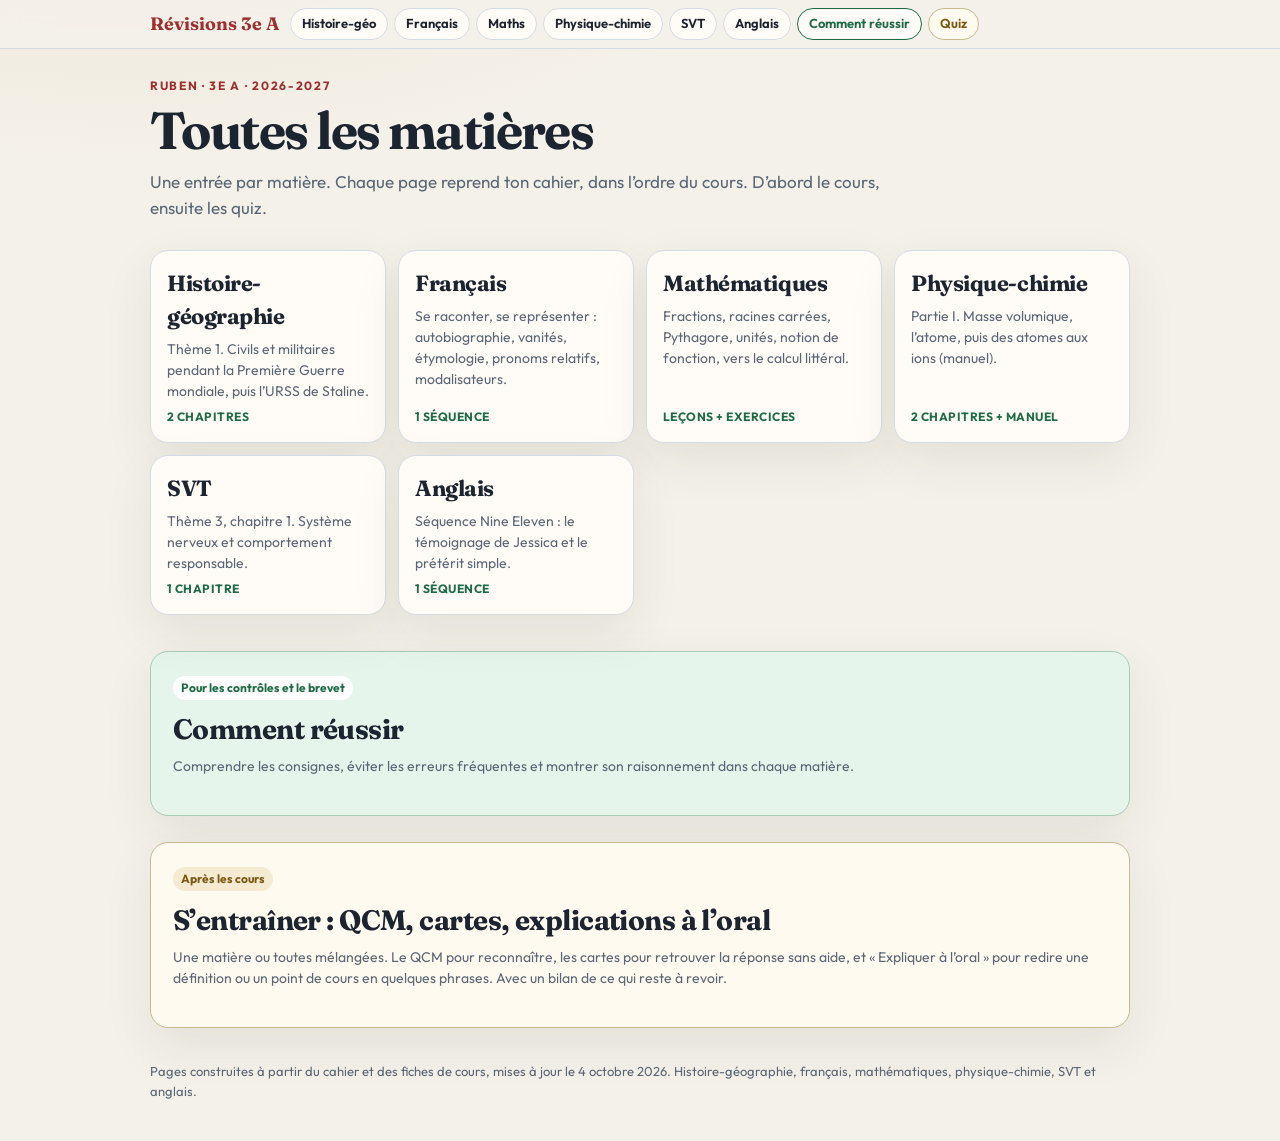
==== index.html @ bf226602 "Série : un nouvel animal à chaque bonne réponse d'affilée, 25 paliers jusqu'à la légende Co-authored" ====
<!DOCTYPE html>
<html lang="fr">
<head>
  <meta charset="UTF-8" />
  <meta name="robots" content="noindex, nofollow, noarchive, noimageindex" />
  <meta name="viewport" content="width=device-width, initial-scale=1.0" />
  <title>Révisions 3e A</title>
  <link rel="preconnect" href="https://fonts.googleapis.com" />
  <link rel="preconnect" href="https://fonts.gstatic.com" crossorigin />
  <link href="https://fonts.googleapis.com/css2?family=Fraunces:opsz,wght@9..144,560;9..144,680&family=Outfit:wght@400;500;600;700&display=swap" rel="stylesheet" />
  <link rel="stylesheet" href="cahier.css?v=18" />
</head>
<body data-page="accueil">
  <div class="wrap">
    <header class="top">
      <p class="kicker">Ruben · 3e A · 2026-2027</p>
      <h1>Toutes les matières</h1>
      <p class="lede">
        Une entrée par matière. Chaque page reprend ton cahier, dans l’ordre du cours.
        D’abord le cours, ensuite les quiz.
      </p>
    </header>

    <nav class="matieres" aria-label="Matières">
      <a class="matiere plein" href="histoire-geographie/">
        <strong>Histoire-géographie</strong>
        <span>Thème 1. Civils et militaires pendant la Première Guerre mondiale, puis l’URSS de Staline.</span>
        <em>2 chapitres</em>
      </a>
      <a class="matiere plein" href="francais/">
        <strong>Français</strong>
        <span>Se raconter, se représenter : autobiographie, vanités, étymologie, pronoms relatifs, modalisateurs.</span>
        <em>1 séquence</em>
      </a>
      <a class="matiere plein" href="mathematiques/">
        <strong>Mathématiques</strong>
        <span>Fractions, racines carrées, Pythagore, unités, notion de fonction, vers le calcul littéral.</span>
        <em>Leçons + exercices</em>
      </a>
      <a class="matiere plein" href="physique-chimie/">
        <strong>Physique-chimie</strong>
        <span>Partie I. Masse volumique, l’atome, puis des atomes aux ions (manuel).</span>
        <em>2 chapitres + manuel</em>
      </a>
      <a class="matiere plein" href="svt/">
        <strong>SVT</strong>
        <span>Thème 3, chapitre 1. Système nerveux et comportement responsable.</span>
        <em>1 chapitre</em>
      </a>
      <a class="matiere plein" href="anglais/">
        <strong>Anglais</strong>
        <span>Séquence Nine Eleven : le témoignage de Jessica et le prétérit simple.</span>
        <em>1 séquence</em>
      </a>
    </nav>

    <section>
      <a class="card entree-reussir" href="comment-reussir/">
        <span class="tag">Pour les contrôles et le brevet</span>
        <h2>Comment réussir</h2>
        <p class="note">Comprendre les consignes, éviter les erreurs fréquentes et montrer son raisonnement dans chaque matière.</p>
      </a>
    </section>

    <section>
      <a class="card entree-quiz" href="quiz/">
        <span class="tag">Après les cours</span>
        <h2>S’entraîner : QCM, cartes, explications à l’oral</h2>
        <p class="note">Une matière ou toutes mélangées. Le QCM pour reconnaître, les cartes pour retrouver la réponse sans aide, et « Expliquer à l’oral » pour redire une définition ou un point de cours en quelques phrases. Avec un bilan de ce qui reste à revoir.</p>
      </a>
    </section>

    <footer>
      Pages construites à partir du cahier et des fiches de cours, mises à jour le 4 octobre 2026.
      Histoire-géographie, français, mathématiques, physique-chimie, SVT et anglais.
    </footer>
  </div>
  <script src="cahier.js?v=18"></script>
</body>
</html>
---- cahier.css ----
:root {
  --ink: #1c2430;
  --muted: #5c6775;
  --line: #d5dbe3;
  --paper: #f4f1ea;
  --card: #fffcf7;
  --blue: #1d4e89;
  --blue-soft: #e7f0fa;
  --red: #9c2f2f;
  --red-soft: #f8ecec;
  --ok: #1f6b45;
  --ok-soft: #e5f5ec;
  --shadow: 0 18px 50px rgba(40, 32, 18, 0.08);
}

* { box-sizing: border-box; }
html { scroll-behavior: smooth; }
body {
  margin: 0;
  color: var(--ink);
  background:
    radial-gradient(1200px 500px at 10% -10%, #efe6d4 0%, transparent 55%),
    var(--paper);
  font-family: Outfit, "Segoe UI", sans-serif;
  line-height: 1.5;
}
a { color: inherit; }
img { max-width: 100%; height: auto; display: block; }

.wrap { width: min(980px, calc(100% - 32px)); margin: 0 auto; }
header.top { padding: 28px 0 8px; }
.kicker {
  margin: 0 0 8px;
  letter-spacing: 0.14em;
  text-transform: uppercase;
  font-size: 12px;
  font-weight: 700;
  color: var(--red);
}
h1 {
  margin: 0;
  font-family: Fraunces, Georgia, serif;
  font-size: clamp(34px, 5vw, 52px);
  font-weight: 680;
  letter-spacing: -0.03em;
  line-height: 1.05;
}
h2 {
  margin: 0 0 6px;
  font-family: Fraunces, Georgia, serif;
  font-size: 28px;
  letter-spacing: -0.02em;
}
h3 { margin: 0 0 8px; font-size: 18px; }
.lede { max-width: 68ch; margin: 12px 0 0; color: var(--muted); font-size: 17px; }
.note { margin: 0 0 16px; color: var(--muted); font-size: 14px; }
.back {
  display: inline-block;
  margin-bottom: 14px;
  font-size: 14px;
  font-weight: 650;
  text-decoration: none;
  color: var(--blue);
}

.matieres {
  display: grid;
  grid-template-columns: repeat(auto-fill, minmax(220px, 1fr));
  gap: 12px;
  margin: 22px 0 36px;
}
.matiere {
  display: flex;
  flex-direction: column;
  gap: 6px;
  min-height: 132px;
  text-decoration: none;
  background: var(--card);
  border: 1px solid var(--line);
  border-radius: 18px;
  box-shadow: var(--shadow);
  padding: 16px;
}
.matiere:hover { border-color: var(--blue); }
.matiere strong { font-family: Fraunces, Georgia, serif; font-size: 22px; letter-spacing: -0.02em; }
.matiere span { color: var(--muted); font-size: 14px; }
.matiere em {
  margin-top: auto;
  font-style: normal;
  font-size: 12px;
  font-weight: 700;
  letter-spacing: 0.04em;
  text-transform: uppercase;
}
.matiere.plein em { color: var(--ok); }
.matiere.vide em { color: var(--muted); }

.toolbar {
  display: flex;
  flex-wrap: wrap;
  gap: 8px;
  margin: 18px 0;
}
.toolbar button, .jump a {
  font: inherit;
  font-size: 14px;
  font-weight: 650;
  text-decoration: none;
  cursor: pointer;
  background: var(--card);
  border: 1px solid var(--line);
  border-radius: 999px;
  padding: 8px 14px;
  color: var(--ink);
}
.toolbar button[aria-pressed="true"] {
  background: var(--blue);
  border-color: var(--blue);
  color: white;
}

section { margin: 18px 0 26px; }
.card {
  background: var(--card);
  border: 1px solid var(--line);
  border-radius: 18px;
  box-shadow: var(--shadow);
  padding: 22px;
}
.card + .card { margin-top: 12px; }

.timeline { list-style: none; margin: 0; padding: 0; }
.timeline li {
  display: grid;
  grid-template-columns: 168px 1fr;
  gap: 16px;
  padding: 14px 0;
  border-top: 1px solid var(--line);
}
.timeline time { font-weight: 700; color: var(--blue); }
.timeline p { margin: 0; }

.defs { display: grid; grid-template-columns: 1fr 1fr; gap: 12px; }
.def { border: 1px solid var(--line); border-radius: 14px; padding: 14px; background: #fff; }
.def h3 { color: var(--red); font-size: 16px; }

.stats { display: grid; grid-template-columns: repeat(3, 1fr); gap: 12px; margin: 8px 0 16px; }
.stat { background: var(--blue-soft); border-radius: 14px; padding: 14px; }
.stat strong {
  display: block;
  font-family: Fraunces, Georgia, serif;
  font-size: 24px;
  letter-spacing: -0.03em;
}
.stat span { color: var(--muted); font-size: 13px; }

.bullets { margin: 0; padding-left: 18px; }
.bullets li { margin: 8px 0; }
.figure { margin: 12px 0 0; }
.figure figcaption { margin-top: 8px; color: var(--muted); font-size: 13px; }
.tag {
  display: inline-block;
  margin-bottom: 8px;
  font-size: 12px;
  font-weight: 700;
  color: var(--blue);
  background: var(--blue-soft);
  border-radius: 999px;
  padding: 3px 8px;
}

.vue-complet, .vue-synthese, .vue-extra { display: none; }
body[data-vue="complet"] .vue-complet,
body[data-vue="synthese"] .vue-synthese,
body[data-vue="extra"] .vue-extra { display: block; }

.vue-extra .card { border-color: #c9b98f; background: #fffaf0; }
.vue-extra .tag { color: #7a5a12; background: #f5ebd3; }
.avertissement {
  margin: 0 0 12px;
  padding: 12px 14px;
  border-radius: 14px;
  background: #f5ebd3;
  color: #5a4410;
  font-size: 14px;
}
.badge-extra {
  display: inline-block;
  font-size: 11px;
  font-weight: 700;
  letter-spacing: 0.04em;
  text-transform: uppercase;
  color: #7a5a12;
  background: #f5ebd3;
  border-radius: 999px;
  padding: 2px 7px;
  vertical-align: middle;
}
.rouge { color: var(--red); font-weight: 650; }

.quiz-actions { display: flex; flex-wrap: wrap; gap: 10px; align-items: center; margin-top: 10px; }
.quiz-actions button {
  font: inherit;
  font-size: 14px;
  font-weight: 650;
  cursor: pointer;
  background: var(--blue);
  color: white;
  border: 1px solid var(--blue);
  border-radius: 999px;
  padding: 8px 14px;
}
.quiz-actions label { font-size: 14px; color: var(--muted); display: inline-flex; gap: 6px; align-items: center; }

.choices { display: grid; gap: 8px; }
.choices button {
  text-align: left;
  font: inherit;
  cursor: pointer;
  border: 1px solid var(--line);
  background: #fff;
  border-radius: 12px;
  padding: 10px 12px;
}
.choices button:disabled { cursor: default; }
.choices button.good { background: var(--ok-soft); border-color: var(--ok); color: var(--ok); }
.choices button.bad { background: #fbeaea; border-color: #8d2b2b; color: #8d2b2b; }
.why { margin: 8px 0 0; font-size: 14px; color: var(--muted); }
.q { border-top: 1px solid var(--line); padding: 16px 0 8px; }
.q h3 { font-size: 16px; }
#score { font-weight: 700; color: var(--blue); }
.quiz-head { display: flex; justify-content: space-between; gap: 12px; align-items: end; }
.quiz-actions button.secondaire { background: #fff; color: var(--blue); }
.quiz-actions button.ok { background: var(--ok); border-color: var(--ok); }
.quiz-actions button.revoir { background: #fff; color: #8d2b2b; border-color: #8d2b2b; }

.quiz-modes { display: grid; grid-template-columns: repeat(auto-fit, minmax(200px, 1fr)); gap: 10px; margin-top: 14px; }
.quiz-modes label {
  display: grid;
  grid-template-columns: auto 1fr;
  column-gap: 8px;
  align-items: center;
  padding: 10px 12px;
  border: 1px solid var(--line);
  border-radius: 12px;
  background: #fff;
  cursor: pointer;
}
.quiz-modes label:has(input:checked) { border-color: var(--blue); background: var(--blue-soft); }
.quiz-modes input { grid-row: span 2; margin: 0; }
.quiz-modes span { font-size: 13px; color: var(--muted); }

/* Jauge fixe en bas de l'écran : progression + série, toujours visibles pendant le quiz. */
.jauge {
  position: fixed;
  left: 0;
  right: 0;
  bottom: 0;
  z-index: 40;
  padding: 8px 16px calc(8px + env(safe-area-inset-bottom, 0px));
  background: rgba(255, 255, 255, 0.96);
  backdrop-filter: blur(6px);
  border-top: 1px solid var(--line);
  box-shadow: 0 -8px 24px rgba(0, 0, 0, 0.06);
}
.jauge-inner { width: min(980px, calc(100% - 32px)); margin: 0 auto; display: grid; grid-template-columns: auto 1fr; column-gap: 12px; align-items: center; }
.jauge-barre { grid-column: 1 / -1; display: flex; height: 12px; border-radius: 999px; background: #e9e4d8; overflow: hidden; }
.jauge-ok { background: linear-gradient(90deg, #3e9a6a, var(--ok)); transition: width 0.4s ease; }
.jauge-mauvais { background: #f1c7c7; transition: width 0.4s ease; }
.jauge-texte { grid-column: 1 / -1; margin: 6px 0 0; font-size: 13px; color: var(--muted); white-space: nowrap; overflow: hidden; text-overflow: ellipsis; }
.jauge-texte strong { color: var(--ok); font-size: 14px; }
.serie { grid-column: 1 / -1; display: flex; align-items: center; gap: 8px; margin: 4px 0 0; font-size: 13px; color: var(--muted); min-width: 0; }
.serie-mascotte { font-size: 24px; line-height: 1; transition: transform 0.3s ease; flex: none; }
.serie-flammes { font-size: 14px; letter-spacing: -2px; flex: none; }
.serie-texte { font-weight: 600; color: var(--ink); white-space: nowrap; overflow: hidden; text-overflow: ellipsis; }
.serie-record { margin-left: auto; flex: none; font-size: 12px; font-weight: 700; color: #7a5a12; background: #f5ebd3; border-radius: 999px; padding: 2px 8px; }
body[data-page="quiz"] .wrap { padding-bottom: calc(var(--jauge-h, 0px) + 16px); }
.serie.palier .serie-mascotte { animation: saut 0.9s ease; }
@keyframes saut { 0% { transform: scale(1); } 30% { transform: scale(1.6) rotate(-10deg); } 60% { transform: scale(1.3) rotate(8deg); } 100% { transform: scale(1); } }
.consigne-cartes { margin: 14px 0 0; font-size: 14px; color: var(--muted); }
.carte {
  margin-top: 12px;
  padding: 18px 18px 14px;
  border: 1px solid var(--line);
  border-radius: 16px;
  background: linear-gradient(160deg, #fff 0%, var(--blue-soft) 100%);
}
.carte-progression { margin: 0 0 6px; font-size: 12px; font-weight: 700; letter-spacing: 0.04em; text-transform: uppercase; color: var(--blue); }
.carte h3 { font-size: 19px; margin: 0 0 10px; }
.carte-reponse { margin: 12px 0 4px; padding: 12px 14px; border-radius: 12px; background: #fff; border: 1px solid #c8dfd2; }
.bonne { margin: 0; font-weight: 650; color: var(--ok); }
.bonne.explication { font-weight: 450; color: var(--ink); line-height: 1.55; font-size: 15px; }
.bonne.explication mark { background: #fff1b8; color: inherit; padding: 0 3px; border-radius: 4px; font-weight: 650; }
.carte-reponse .why, .bilan .why { margin-top: 6px; }
.carte-actions {
  position: sticky;
  bottom: calc(var(--jauge-h, 0px) + 6px);
  z-index: 5;
  margin: 12px -10px -6px;
  padding: 10px;
  border-radius: 12px;
  background: rgba(255, 255, 255, 0.94);
  backdrop-filter: blur(4px);
  box-shadow: 0 -6px 16px rgba(0, 0, 0, 0.05);
}
.carte-actions button { flex: 1 1 140px; padding: 12px 14px; font-size: 15px; }
.carte { scroll-margin-top: calc(var(--barre-h, 56px) + 10px); }

.a-revoir { margin-top: 16px; padding: 10px 14px; border-radius: 14px; background: #fffaf0; border: 1px solid #c9b98f; }
.a-revoir summary { cursor: pointer; font-weight: 700; color: #7a5a12; }
.a-revoir ul { list-style: none; margin: 10px 0 0; padding: 0; display: grid; gap: 10px; }
.a-revoir li { padding: 10px 12px; border-radius: 12px; background: #fff; border: 1px solid var(--line); }
.a-revoir li strong { display: block; font-size: 15px; }
.a-revoir li .bonne { margin-top: 4px; }
.bilan { margin-top: 20px; padding: 16px 18px; border-radius: 16px; background: #fffaf0; border: 1px solid #c9b98f; }
.bilan h3 { margin: 0 0 6px; font-size: 18px; }
.bilan > p { margin: 0 0 10px; font-size: 14px; color: var(--muted); }
.bilan ul { list-style: none; margin: 0; padding: 0; display: grid; gap: 10px; }
.bilan li { padding: 10px 12px; border-radius: 12px; background: #fff; border: 1px solid var(--line); }
.bilan li strong { display: block; font-size: 15px; }
.bilan li .bonne { margin-top: 4px; }
.a-faire { margin: 10px 0 0; padding: 10px 14px; border-radius: 12px; background: #fffaf0; border: 1px solid #c9b98f; font-size: 14px; }
.a-faire summary { cursor: pointer; font-weight: 650; color: #7a5a12; }
.a-faire p { margin: 8px 0 0; color: var(--muted); }
.suite-quiz .bouton + .bouton { margin-left: 8px; }
.suite-quiz .bouton.secondaire { background: #fff; color: var(--blue); border: 1px solid var(--blue); }
.lien-cours { display: inline-block; margin-top: 8px; font-size: 14px; font-weight: 650; color: var(--blue); }

footer { padding: 8px 0 40px; color: var(--muted); font-size: 13px; }

.barre {
  position: sticky;
  top: 0;
  z-index: 50;
  background: rgba(244, 241, 234, 0.94);
  backdrop-filter: blur(8px);
  -webkit-backdrop-filter: blur(8px);
  border-bottom: 1px solid var(--line);
}
.barre-ligne {
  display: flex;
  align-items: center;
  gap: 10px;
  width: min(980px, calc(100% - 32px));
  margin: 0 auto;
  padding: 8px 0;
}
.barre-ligne + .barre-ligne { border-top: 1px solid var(--line); padding: 6px 0; }
.barre-accueil {
  flex: none;
  font-family: Fraunces, Georgia, serif;
  font-size: 18px;
  font-weight: 680;
  text-decoration: none;
  color: var(--red);
}
.barre-puces {
  display: flex;
  gap: 6px;
  overflow-x: auto;
  scrollbar-width: none;
  -webkit-overflow-scrolling: touch;
}
.barre-puces::-webkit-scrollbar { display: none; }
.barre-menu {
  display: none;
  margin-left: auto;
  font: inherit;
  font-size: 13px;
  font-weight: 650;
  cursor: pointer;
  background: var(--blue);
  border: 1px solid var(--blue);
  border-radius: 999px;
  color: white;
  padding: 6px 12px;
}
.puce {
  flex: none;
  font-size: 13px;
  font-weight: 650;
  text-decoration: none;
  white-space: nowrap;
  border: 1px solid var(--line);
  background: var(--card);
  border-radius: 999px;
  padding: 5px 11px;
}
.puce[aria-current="page"] { background: var(--blue); border-color: var(--blue); color: white; }
.puce-reussir { border-color: var(--ok); color: var(--ok); }
.puce-reussir[aria-current="page"] { background: var(--ok); border-color: var(--ok); color: white; }
.puce-quiz { border-color: #c9b98f; background: #fffaf0; color: #7a5a12; }
.puce-quiz[aria-current="page"] { background: #7a5a12; border-color: #7a5a12; color: white; }
.toolbar.barre-vues { margin: 0; gap: 6px; flex-wrap: nowrap; }
.barre-vues button, .barre-sommaire { padding: 5px 12px; font-size: 13px; }
.barre-sommaire {
  margin-left: auto;
  font: inherit;
  font-size: 13px;
  font-weight: 650;
  cursor: pointer;
  background: var(--card);
  border: 1px solid var(--line);
  border-radius: 999px;
  color: var(--ink);
}
.barre-sommaire[aria-expanded="true"] { background: var(--ink); border-color: var(--ink); color: white; }
.sommaire {
  width: min(980px, calc(100% - 32px));
  margin: 0 auto 10px;
  max-height: min(60vh, 460px);
  overflow-y: auto;
  background: var(--card);
  border: 1px solid var(--line);
  border-radius: 14px;
  box-shadow: var(--shadow);
}
.sommaire ol { list-style: none; margin: 0; padding: 6px; }
.sommaire a {
  display: block;
  padding: 8px 10px;
  border-radius: 10px;
  text-decoration: none;
  font-size: 14px;
}
.sommaire a:hover, .sommaire a:focus { background: var(--blue-soft); }
.sommaire li:first-child a { color: var(--muted); font-size: 13px; }
.card, section, .card h2 { scroll-margin-top: calc(var(--barre-h, 100px) + 12px); }

.suite-quiz { border-color: #c9b98f; background: #fffaf0; }
.bouton {
  display: inline-block;
  margin-top: 6px;
  font-weight: 650;
  text-decoration: none;
  background: var(--blue);
  color: white;
  border-radius: 999px;
  padding: 10px 18px;
}
.entree-quiz { display: block; text-decoration: none; border-color: #c9b98f; background: #fffaf0; }
.entree-quiz:hover { border-color: #7a5a12; }
.entree-quiz .tag { color: #7a5a12; background: #f5ebd3; }
.choix-matieres { display: grid; grid-template-columns: repeat(auto-fill, minmax(170px, 1fr)); gap: 10px; margin-top: 10px; }
.choix-matieres button {
  display: flex;
  flex-direction: column;
  gap: 2px;
  text-align: left;
  font: inherit;
  cursor: pointer;
  background: #fff;
  border: 1px solid var(--line);
  border-radius: 14px;
  padding: 12px 14px;
  color: var(--ink);
}
.choix-matieres button span { font-size: 13px; color: var(--muted); }
.choix-matieres button[aria-pressed="true"] { background: var(--blue); border-color: var(--blue); color: white; }
.choix-matieres button[aria-pressed="true"] span { color: #dbe7f5; }
.rappel {
  margin: 0 0 12px;
  padding: 12px 14px;
  border-radius: 14px;
  background: var(--blue-soft);
  font-size: 14px;
}
.rappel a { font-weight: 650; color: var(--blue); }
.badge-matiere {
  display: inline-block;
  font-size: 11px;
  font-weight: 700;
  color: var(--blue);
  background: var(--blue-soft);
  border-radius: 999px;
  padding: 2px 7px;
  vertical-align: middle;
}
.entree-reussir { display: block; text-decoration: none; border-color: #a8cbb8; background: var(--ok-soft); }
.entree-reussir:hover { border-color: var(--ok); }
.entree-reussir .tag { color: var(--ok); background: white; }
.methode-cle { border-color: #a8cbb8; background: linear-gradient(145deg, #fff 0%, var(--ok-soft) 100%); }
.etapes { display: grid; grid-template-columns: repeat(4, 1fr); gap: 10px; margin: 16px 0; }
.etapes div { display: flex; flex-direction: column; gap: 5px; padding: 14px; border-radius: 14px; background: white; border: 1px solid #c8dfd2; }
.etapes strong { color: var(--ok); }
.etapes span { color: var(--muted); font-size: 14px; }
.recompense { margin: 0; font-weight: 650; color: var(--ok); }
.exemple { margin-top: 16px; padding: 14px; border-left: 4px solid var(--blue); border-radius: 0 12px 12px 0; background: var(--blue-soft); }
.exemple p { margin: 5px 0; }
.attendu { padding: 12px 14px; border-radius: 12px; background: var(--ok-soft); color: #174f35; }
.gagne { margin-top: 10px !important; padding-top: 10px; border-top: 1px solid #bed0e5; color: var(--blue); }
.checklist ul { list-style: none; margin: 12px 0 0; padding: 0; display: grid; gap: 10px; }
.checklist li { position: relative; padding: 10px 12px 10px 42px; border: 1px solid var(--line); border-radius: 12px; background: white; }
.checklist li::before { content: "✓"; position: absolute; left: 14px; top: 8px; color: var(--ok); font-size: 20px; font-weight: 700; }

@media (max-width: 720px) {
  .timeline li, .defs, .stats { grid-template-columns: 1fr; }
  .quiz-head { flex-direction: column; align-items: start; }
  .barre-ligne { width: calc(100% - 20px); }
  .barre-menu { display: inline-block; }
  .barre-puces {
    display: none;
    position: absolute;
    top: 100%;
    left: 10px;
    right: 10px;
    margin-top: 6px;
    flex-wrap: wrap;
    gap: 8px;
    padding: 12px;
    overflow: visible;
    background: var(--card);
    border: 1px solid var(--line);
    border-radius: 14px;
    box-shadow: var(--shadow);
  }
  .barre.menu-ouvert .barre-puces { display: flex; }
  .puce { font-size: 14px; padding: 8px 14px; }
  .barre-sommaire, .barre-vues button { padding: 6px 11px; }
  .etapes { grid-template-columns: 1fr; }
  .barre-accueil { font-size: 16px; }
  header.top { padding-top: 18px; }
}
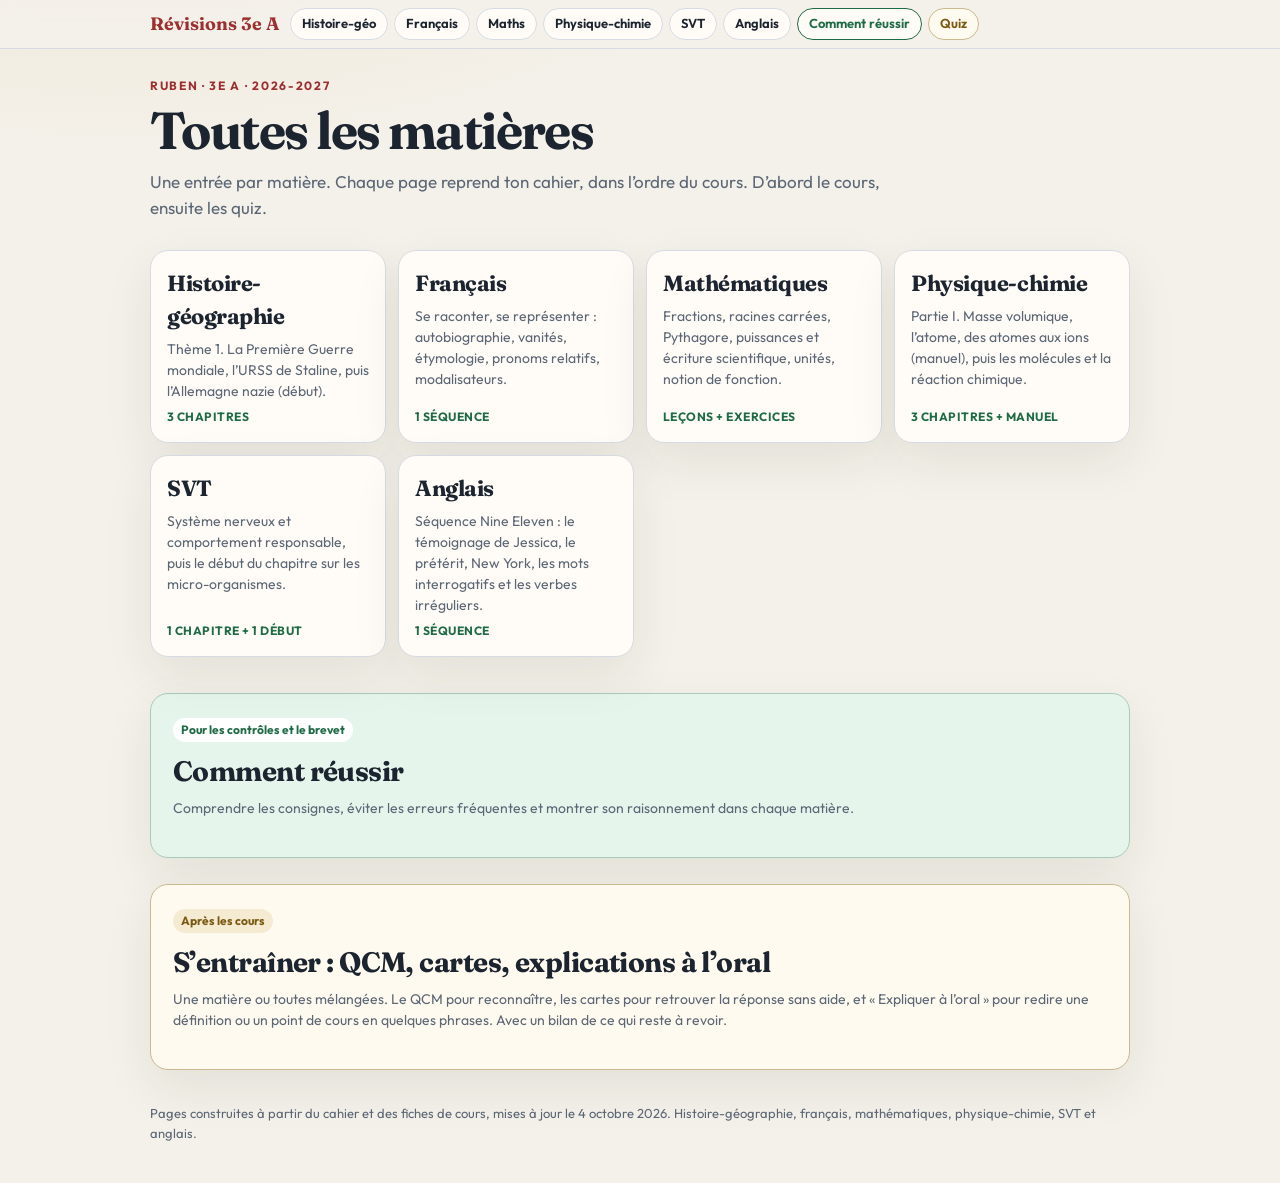
==== commit 136d5fb1: "Import Drive du 19 octobre : 7 scans intégrés (HG Terreur/Allemagne nazie + manuel ch. 2, PC molécul" ====
--- a/index.html
+++ b/index.html
@@ -8,7 +8,7 @@
   <link rel="preconnect" href="https://fonts.googleapis.com" />
   <link rel="preconnect" href="https://fonts.gstatic.com" crossorigin />
   <link href="https://fonts.googleapis.com/css2?family=Fraunces:opsz,wght@9..144,560;9..144,680&family=Outfit:wght@400;500;600;700&display=swap" rel="stylesheet" />
-  <link rel="stylesheet" href="cahier.css?v=18" />
+  <link rel="stylesheet" href="cahier.css?v=20" />
 </head>
 <body data-page="accueil">
   <div class="wrap">
@@ -24,8 +24,8 @@
     <nav class="matieres" aria-label="Matières">
       <a class="matiere plein" href="histoire-geographie/">
         <strong>Histoire-géographie</strong>
-        <span>Thème 1. Civils et militaires pendant la Première Guerre mondiale, puis l’URSS de Staline.</span>
-        <em>2 chapitres</em>
+        <span>Thème 1. La Première Guerre mondiale, l’URSS de Staline, puis l’Allemagne nazie (début).</span>
+        <em>3 chapitres</em>
       </a>
       <a class="matiere plein" href="francais/">
         <strong>Français</strong>
@@ -34,22 +34,22 @@
       </a>
       <a class="matiere plein" href="mathematiques/">
         <strong>Mathématiques</strong>
-        <span>Fractions, racines carrées, Pythagore, unités, notion de fonction, vers le calcul littéral.</span>
+        <span>Fractions, racines carrées, Pythagore, puissances et écriture scientifique, unités, notion de fonction.</span>
         <em>Leçons + exercices</em>
       </a>
       <a class="matiere plein" href="physique-chimie/">
         <strong>Physique-chimie</strong>
-        <span>Partie I. Masse volumique, l’atome, puis des atomes aux ions (manuel).</span>
-        <em>2 chapitres + manuel</em>
+        <span>Partie I. Masse volumique, l’atome, des atomes aux ions (manuel), puis les molécules et la réaction chimique.</span>
+        <em>3 chapitres + manuel</em>
       </a>
       <a class="matiere plein" href="svt/">
         <strong>SVT</strong>
-        <span>Thème 3, chapitre 1. Système nerveux et comportement responsable.</span>
-        <em>1 chapitre</em>
+        <span>Système nerveux et comportement responsable, puis le début du chapitre sur les micro-organismes.</span>
+        <em>1 chapitre + 1 début</em>
       </a>
       <a class="matiere plein" href="anglais/">
         <strong>Anglais</strong>
-        <span>Séquence Nine Eleven : le témoignage de Jessica et le prétérit simple.</span>
+        <span>Séquence Nine Eleven : le témoignage de Jessica, le prétérit, New York, les mots interrogatifs et les verbes irréguliers.</span>
         <em>1 séquence</em>
       </a>
     </nav>
@@ -75,6 +75,6 @@
       Histoire-géographie, français, mathématiques, physique-chimie, SVT et anglais.
     </footer>
   </div>
-  <script src="cahier.js?v=18"></script>
+  <script src="cahier.js?v=20"></script>
 </body>
 </html>
--- a/cahier.css
+++ b/cahier.css
@@ -521,3 +521,15 @@
   .barre-accueil { font-size: 16px; }
   header.top { padding-top: 18px; }
 }
+
+/* Tableaux (mots interrogatifs, verbes irréguliers, etc.) */
+.tableau-scroll { overflow-x: auto; margin: 10px 0 14px; }
+.tableau { width: 100%; border-collapse: collapse; font-size: 15px; }
+.tableau th, .tableau td { border-top: 1px solid var(--line); padding: 7px 10px; text-align: left; vertical-align: top; }
+.tableau thead th { font-size: 12px; text-transform: uppercase; letter-spacing: 0.06em; color: var(--muted); border-top: 0; }
+.tableau tr.bloc th { background: var(--blue-soft); color: var(--blue); font-family: Fraunces, Georgia, serif; font-size: 16px; padding: 9px 10px; }
+.tableau td.num { color: var(--muted); font-variant-numeric: tabular-nums; white-space: nowrap; }
+.tableau td.mot { font-weight: 650; }
+.tableau.compact { font-size: 14px; }
+.tableau.compact th, .tableau.compact td { padding: 5px 8px; }
+@media (max-width: 720px) { .tableau { font-size: 13px; } .tableau th, .tableau td { padding: 5px 6px; } }
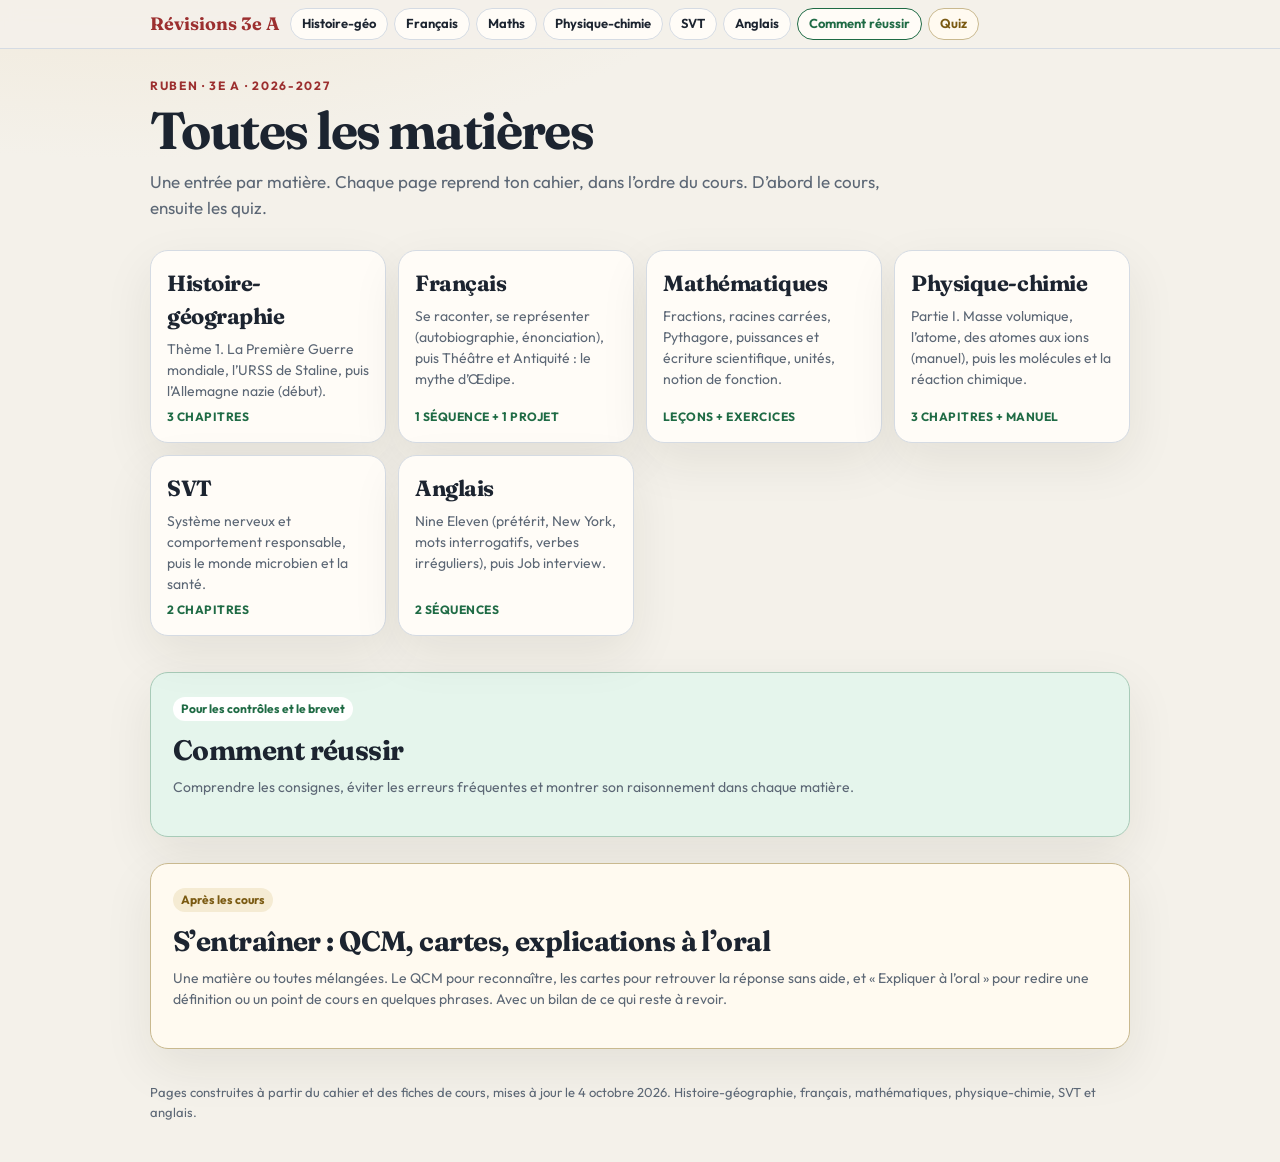
==== commit feae74b5: "Import Drive du 8 novembre : français (énonciation, projet Œdipe/Ingres), SVT (monde microbien, DM t" ====
--- a/index.html
+++ b/index.html
@@ -8,7 +8,7 @@
   <link rel="preconnect" href="https://fonts.googleapis.com" />
   <link rel="preconnect" href="https://fonts.gstatic.com" crossorigin />
   <link href="https://fonts.googleapis.com/css2?family=Fraunces:opsz,wght@9..144,560;9..144,680&family=Outfit:wght@400;500;600;700&display=swap" rel="stylesheet" />
-  <link rel="stylesheet" href="cahier.css?v=20" />
+  <link rel="stylesheet" href="cahier.css?v=21" />
 </head>
 <body data-page="accueil">
   <div class="wrap">
@@ -29,8 +29,8 @@
       </a>
       <a class="matiere plein" href="francais/">
         <strong>Français</strong>
-        <span>Se raconter, se représenter : autobiographie, vanités, étymologie, pronoms relatifs, modalisateurs.</span>
-        <em>1 séquence</em>
+        <span>Se raconter, se représenter (autobiographie, énonciation), puis Théâtre et Antiquité : le mythe d’Œdipe.</span>
+        <em>1 séquence + 1 projet</em>
       </a>
       <a class="matiere plein" href="mathematiques/">
         <strong>Mathématiques</strong>
@@ -44,13 +44,13 @@
       </a>
       <a class="matiere plein" href="svt/">
         <strong>SVT</strong>
-        <span>Système nerveux et comportement responsable, puis le début du chapitre sur les micro-organismes.</span>
-        <em>1 chapitre + 1 début</em>
+        <span>Système nerveux et comportement responsable, puis le monde microbien et la santé.</span>
+        <em>2 chapitres</em>
       </a>
       <a class="matiere plein" href="anglais/">
         <strong>Anglais</strong>
-        <span>Séquence Nine Eleven : le témoignage de Jessica, le prétérit, New York, les mots interrogatifs et les verbes irréguliers.</span>
-        <em>1 séquence</em>
+        <span>Nine Eleven (prétérit, New York, mots interrogatifs, verbes irréguliers), puis Job interview.</span>
+        <em>2 séquences</em>
       </a>
     </nav>
 
@@ -75,6 +75,6 @@
       Histoire-géographie, français, mathématiques, physique-chimie, SVT et anglais.
     </footer>
   </div>
-  <script src="cahier.js?v=20"></script>
+  <script src="cahier.js?v=21"></script>
 </body>
 </html>
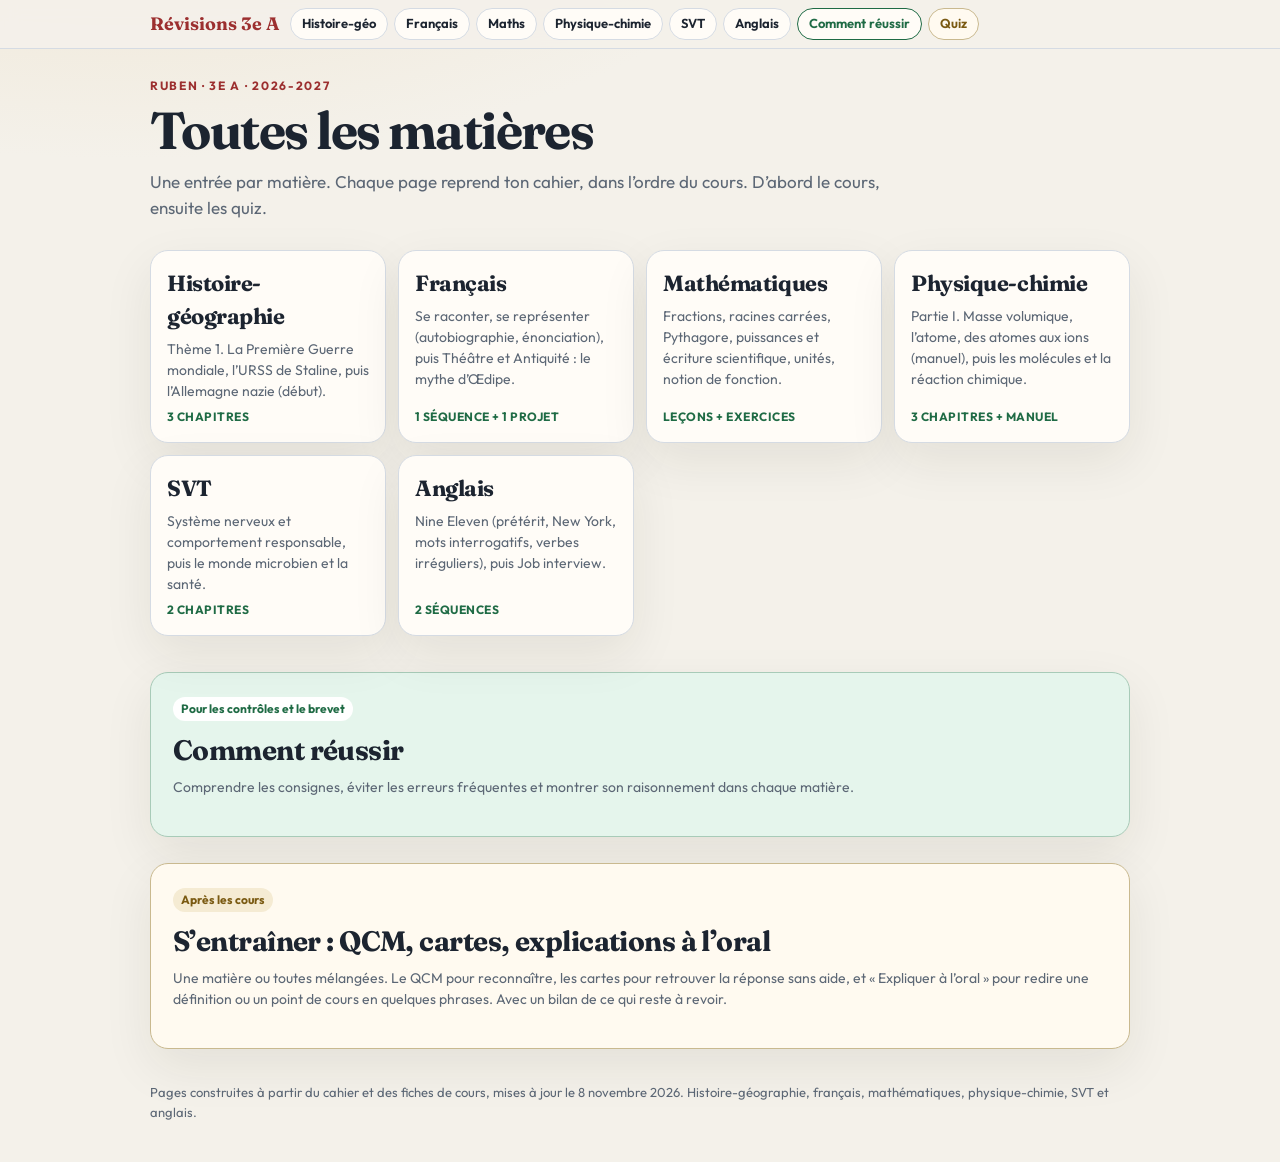
==== commit 3bde08f9: "Relecture approfondie : syntaxe, ordre chronologique/logique, rigueur des cours et QCM, v=22 Co-auth" ====
--- a/index.html
+++ b/index.html
@@ -8,7 +8,7 @@
   <link rel="preconnect" href="https://fonts.googleapis.com" />
   <link rel="preconnect" href="https://fonts.gstatic.com" crossorigin />
   <link href="https://fonts.googleapis.com/css2?family=Fraunces:opsz,wght@9..144,560;9..144,680&family=Outfit:wght@400;500;600;700&display=swap" rel="stylesheet" />
-  <link rel="stylesheet" href="cahier.css?v=21" />
+  <link rel="stylesheet" href="cahier.css?v=22" />
 </head>
 <body data-page="accueil">
   <div class="wrap">
@@ -71,10 +71,10 @@
     </section>
 
     <footer>
-      Pages construites à partir du cahier et des fiches de cours, mises à jour le 4 octobre 2026.
+      Pages construites à partir du cahier et des fiches de cours, mises à jour le 8 novembre 2026.
       Histoire-géographie, français, mathématiques, physique-chimie, SVT et anglais.
     </footer>
   </div>
-  <script src="cahier.js?v=21"></script>
+  <script src="cahier.js?v=22"></script>
 </body>
 </html>
